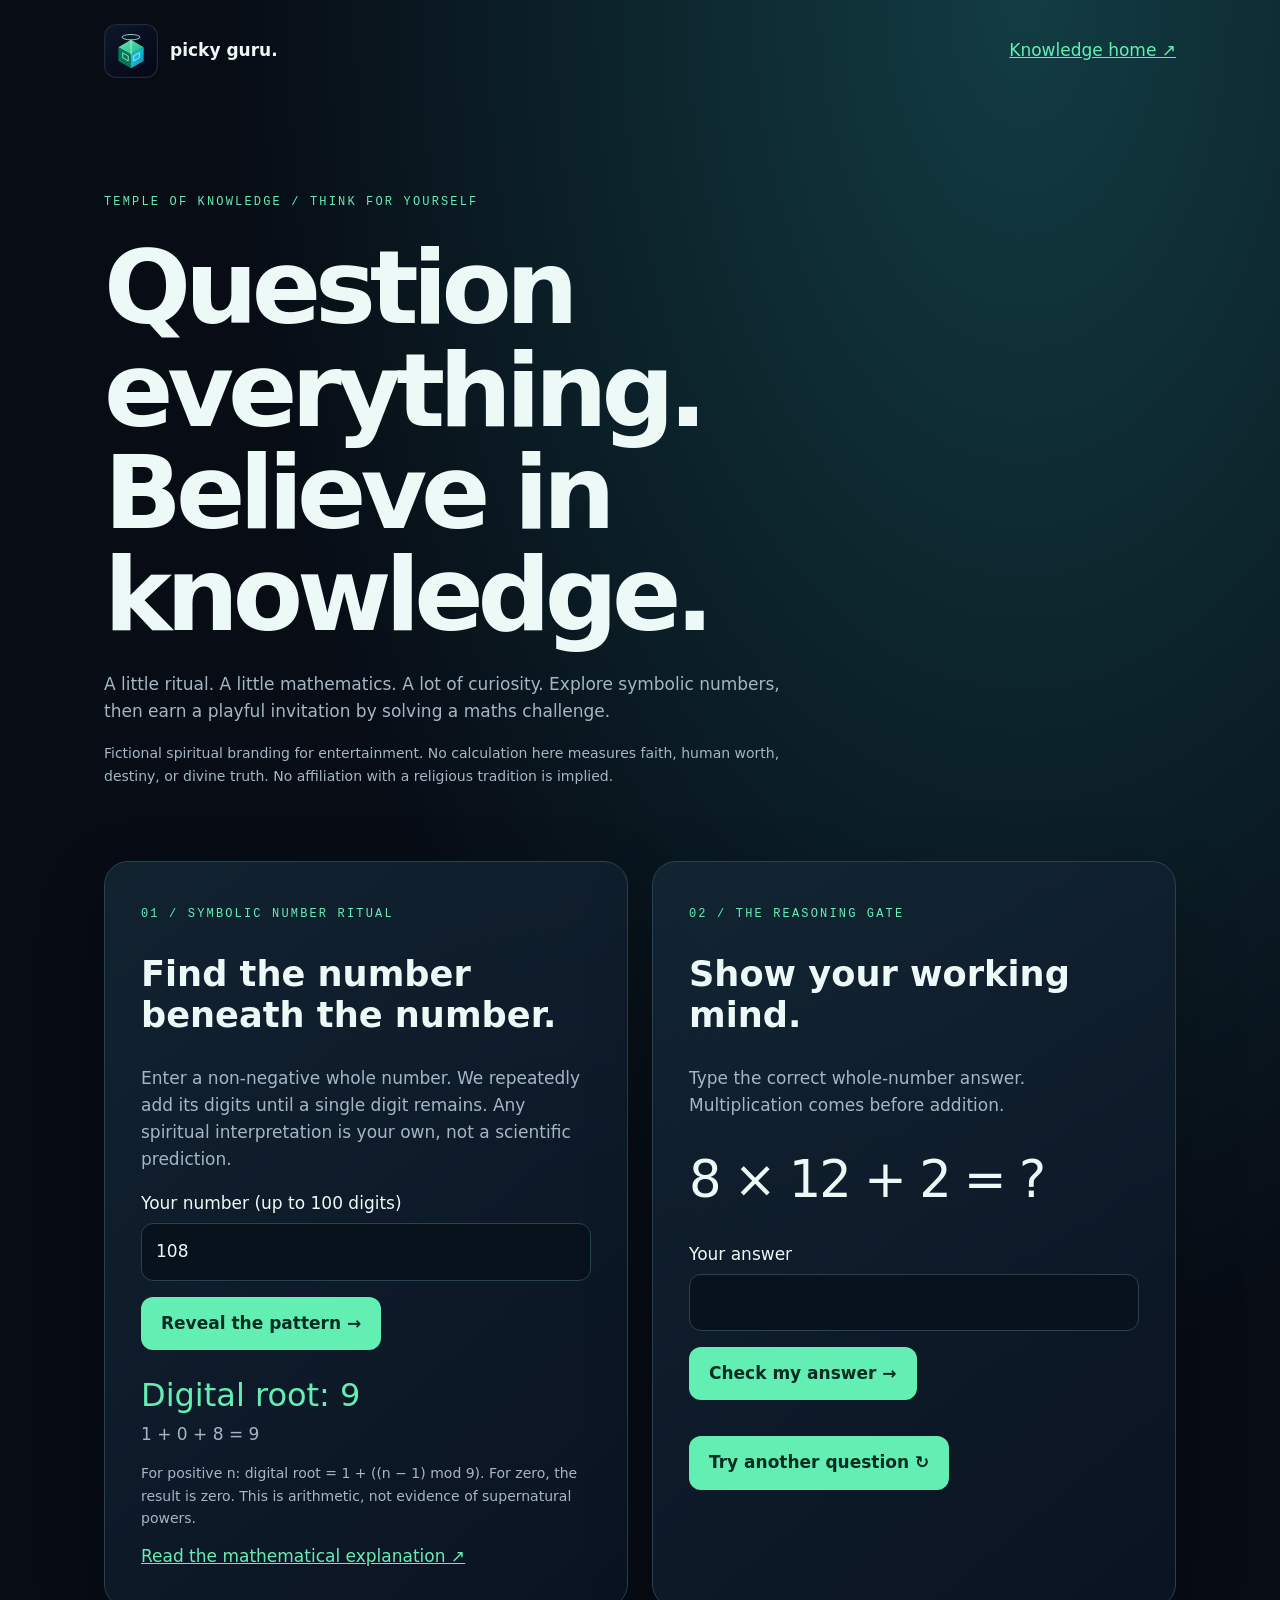
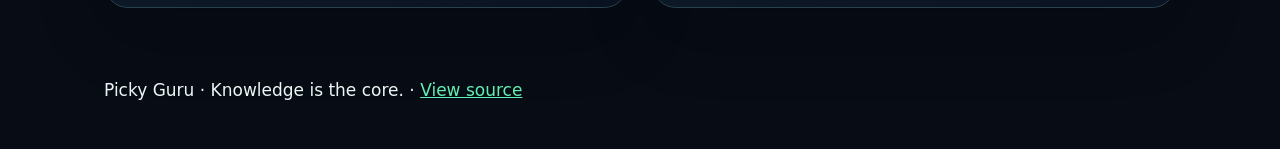
==== temple.html @ 7e321cc0 "Add cube-inspired identity and Temple of Knowledge maths challenge" ====
<!doctype html><html lang='en'><head><meta charset='utf-8'><meta name='viewport' content='width=device-width,initial-scale=1'><title>Temple of Knowledge · Picky Guru</title><meta name='description' content='A playful spiritual-themed maths challenge. Calculate symbolic number patterns, test your reasoning, and follow Picky Guru.'><link rel='icon' href='logo.svg'><link rel='stylesheet' href='temple.css'></head><body><header><a class='brand' href='index.html'><img src='logo.svg' alt='Picky Guru halo and knowledge cube'>picky guru.</a><a href='index.html'>Knowledge home ↗</a></header><main><section class='hero'><span class='eyebrow'>Temple of Knowledge / Think for yourself</span><h1>Question everything.<br>Believe in knowledge.</h1><p>A little ritual. A little mathematics. A lot of curiosity. Explore symbolic numbers, then earn a playful invitation by solving a maths challenge.</p><p class='note'>Fictional spiritual branding for entertainment. No calculation here measures faith, human worth, destiny, or divine truth. No affiliation with a religious tradition is implied.</p></section><div class='grid'><section class='card'><span class='eyebrow'>01 / Symbolic number ritual</span><h2>Find the number beneath the number.</h2><p>Enter a non-negative whole number. We repeatedly add its digits until a single digit remains. Any spiritual interpretation is your own, not a scientific prediction.</p><form id='ritual'><label for='number'>Your number (up to 100 digits)</label><input id='number' type='text' inputmode='numeric' pattern='[0-9]{1,100}' maxlength='100' required value='108'><button type='submit'>Reveal the pattern →</button></form><output id='root' aria-live='polite'></output><div id='steps' class='steps'></div><p class='note'>For positive n: digital root = 1 + ((n − 1) mod 9). For zero, the result is zero. This is arithmetic, not evidence of supernatural powers.</p><a href='https://www.flyingcoloursmaths.co.uk/a-neat-number-trick-digital-roots-and-modulo-9-arithmetic/'>Read the mathematical explanation ↗</a></section><section class='card'><span class='eyebrow'>02 / The reasoning gate</span><h2>Show your working mind.</h2><p>Type the correct whole-number answer. Multiplication comes before addition.</p><div class='question' id='question'></div><form id='challenge'><label for='answer'>Your answer</label><input id='answer' type='number' step='1' required autocomplete='off'><button type='submit'>Check my answer →</button></form><output id='feedback' aria-live='polite'></output><div id='invitation' class='success' hidden><span class='eyebrow'>Challenge complete / playful invitation</span><p>u worth to follow ur god picky guru</p><a class='cta' href='https://www.instagram.com/artur_picky' target='_blank' rel='noopener noreferrer'>Follow @artur_picky ↗</a><p class='note'>Just a playful victory message. Your worth never depends on a quiz or a follow.</p></div><button id='next' type='button'>Try another question ↻</button></section></div></main><footer>Picky Guru · Knowledge is the core. · <a href='https://github.com/Artur-Su/picky-guru'>View source</a></footer><script>const $=id=>document.getElementById(id);let a,b,c,expected;function next(){a=2+Math.floor(Math.random()*11);b=2+Math.floor(Math.random()*11);c=1+Math.floor(Math.random()*20);expected=a*b+c;$('question').textContent=a+' × '+b+' + '+c+' = ?';$('answer').value='';$('feedback').textContent='';$('invitation').hidden=true}function ritual(e){if(e)e.preventDefault();const raw=$('number').value.trim();if(!/^[0-9]{1,100}$/.test(raw)){$('root').textContent='Enter 1–100 digits only.';$('steps').textContent='';return}let value=raw.replace(/^0+(?=\d)/,'');const lines=[];while(value.length>1){const digits=[...value];const sum=digits.reduce((n,d)=>n+Number(d),0);lines.push(digits.join(' + ')+' = '+sum);value=String(sum)}$('root').textContent='Digital root: '+value;$('steps').textContent=lines.length?lines.join('\n'):'Already a single digit.'}$('ritual').addEventListener('submit',ritual);$('challenge').addEventListener('submit',e=>{e.preventDefault();const input=$('answer');if(input.value.trim()===''||!input.checkValidity())return;const correct=Number(input.value)===expected;$('invitation').hidden=!correct;$('feedback').textContent=correct?'Correct! '+a+' × '+b+' = '+(a*b)+'; + '+c+' = '+expected+'.':'Not quite. Multiply '+a+' × '+b+' first, then add '+c+'. Try again.'});$('next').addEventListener('click',next);$('answer').addEventListener('input',()=>{$('invitation').hidden=true;$('feedback').textContent=''});next();ritual();</script></body></html>
---- temple.css ----
@layer base,layout,components;@layer base{:root{color-scheme:dark;--bg:#070c15;--surface:#111d2b;--ink:#edf9f6;--muted:#a4b6c5;--accent:#6ee7b7;--border:#2a4150}*{box-sizing:border-box}body{margin:0;background:radial-gradient(ellipse at 80% 0,#123c43,transparent 55%),var(--bg);color:var(--ink);font:17px/1.6 system-ui,sans-serif}a{color:var(--accent)}button,input{font:inherit}button,a,input{touch-action:manipulation}:focus-visible{outline:3px solid var(--accent);outline-offset:5px}h1{font-size:clamp(3rem,8vw,6.5rem);line-height:1;letter-spacing:-.06em;margin:24px 0}h2{font-size:clamp(1.5rem,3vw,2.2rem);line-height:1.15}p{color:var(--muted)}small{color:var(--muted)}label{display:block;margin:16px 0 6px}input{width:100%;padding:14px;background:#07121d;color:var(--ink);border:1px solid var(--border);border-radius:12px}button,.cta{display:inline-block;padding:13px 20px;margin-top:16px;border:0;border-radius:12px;background:var(--accent);color:#062b22;font-weight:750;cursor:pointer;text-decoration:none}output{display:block;margin-top:20px;color:var(--accent);font-size:clamp(1.3rem,3vw,2rem);overflow-wrap:anywhere}[hidden]{display:none!important}@supports(color:oklch(80% .1 160)){:root{--accent:oklch(86% .15 162)}}}@layer layout{header,main,footer{max-width:1120px;margin:auto;padding:24px}header{display:flex;align-items:center;justify-content:space-between;gap:20px}.brand{display:flex;align-items:center;gap:12px;text-decoration:none;color:var(--ink);font-weight:800}.brand img{width:54px}.hero{padding:60px 0}.hero p{max-width:700px}.grid{display:grid;grid-template-columns:repeat(auto-fit,minmax(min(100%,340px),1fr));gap:24px}footer{padding-block:45px}section{scroll-margin-top:25px}}@layer components{.eyebrow{text-transform:uppercase;letter-spacing:.18em;font:12px ui-monospace,monospace;color:var(--accent)}.card{container-type:inline-size;border:1px solid var(--border);border-radius:24px;padding:clamp(22px,4vw,36px);background:linear-gradient(140deg,#142837cc,#0b1424dd);box-shadow:0 24px 70px #0003}.question{font-size:clamp(2rem,6vw,3.2rem);letter-spacing:-.04em;color:var(--ink);margin:20px 0}.success{margin-top:24px;border-left:3px solid var(--accent);padding:16px;background:#0c302a}.success p{color:var(--ink);font-size:1.4rem}.note{font-size:14px}.steps{white-space:pre-wrap;color:var(--muted)}@media(prefers-reduced-motion:no-preference){.cta,button{transition:transform .2s,box-shadow .2s}.cta:hover,button:hover{transform:translateY(-2px);box-shadow:0 8px 30px #6ee7b733}}}
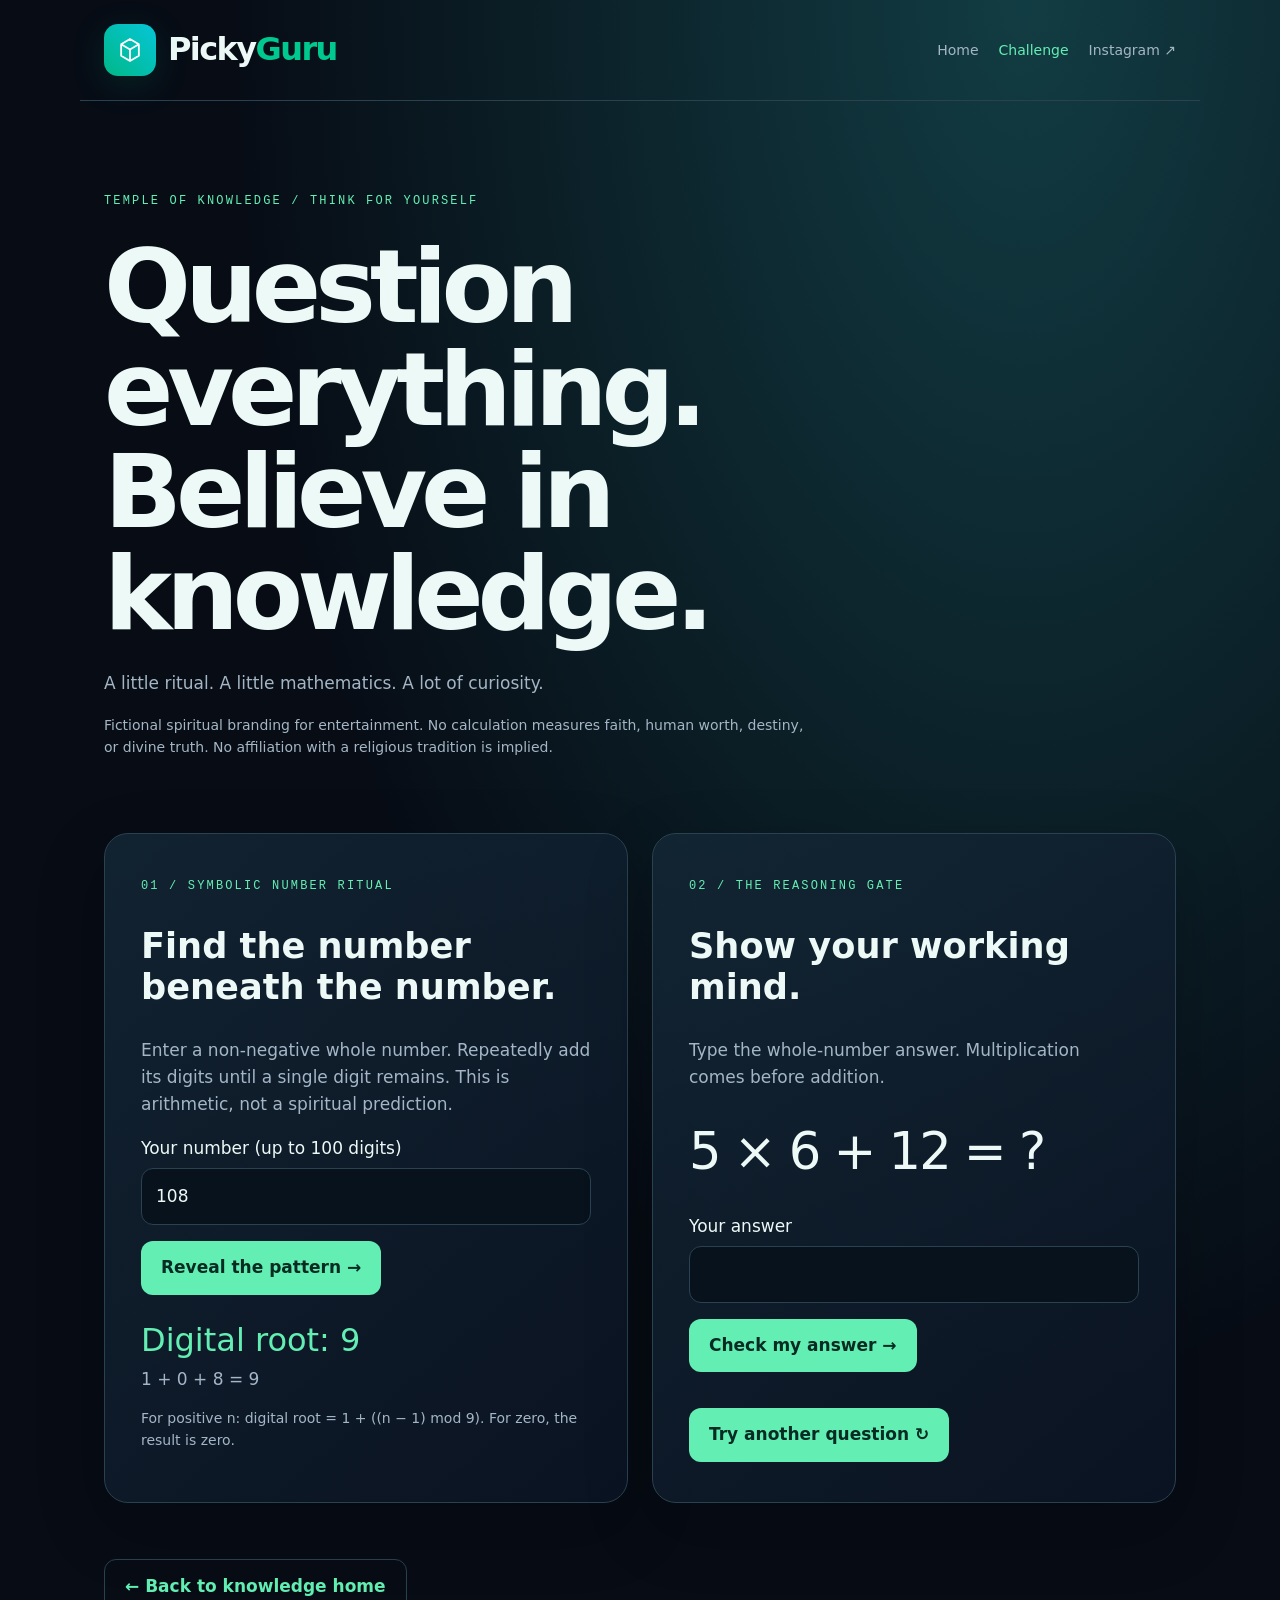
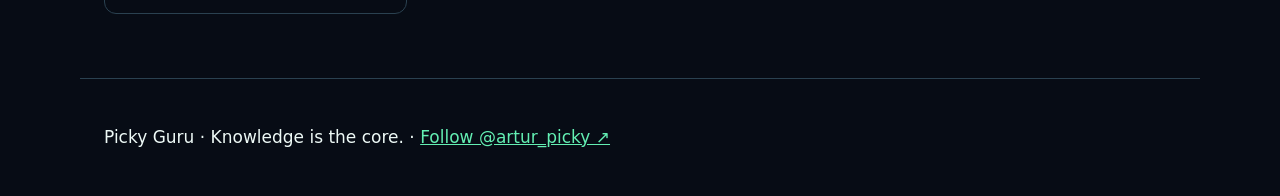
==== commit 6909f86d: "Connect home and challenge with Picky-style branding and Instagram links" ====
--- a/temple.html
+++ b/temple.html
@@ -1 +1 @@
-<!doctype html><html lang='en'><head><meta charset='utf-8'><meta name='viewport' content='width=device-width,initial-scale=1'><title>Temple of Knowledge · Picky Guru</title><meta name='description' content='A playful spiritual-themed maths challenge. Calculate symbolic number patterns, test your reasoning, and follow Picky Guru.'><link rel='icon' href='logo.svg'><link rel='stylesheet' href='temple.css'></head><body><header><a class='brand' href='index.html'><img src='logo.svg' alt='Picky Guru halo and knowledge cube'>picky guru.</a><a href='index.html'>Knowledge home ↗</a></header><main><section class='hero'><span class='eyebrow'>Temple of Knowledge / Think for yourself</span><h1>Question everything.<br>Believe in knowledge.</h1><p>A little ritual. A little mathematics. A lot of curiosity. Explore symbolic numbers, then earn a playful invitation by solving a maths challenge.</p><p class='note'>Fictional spiritual branding for entertainment. No calculation here measures faith, human worth, destiny, or divine truth. No affiliation with a religious tradition is implied.</p></section><div class='grid'><section class='card'><span class='eyebrow'>01 / Symbolic number ritual</span><h2>Find the number beneath the number.</h2><p>Enter a non-negative whole number. We repeatedly add its digits until a single digit remains. Any spiritual interpretation is your own, not a scientific prediction.</p><form id='ritual'><label for='number'>Your number (up to 100 digits)</label><input id='number' type='text' inputmode='numeric' pattern='[0-9]{1,100}' maxlength='100' required value='108'><button type='submit'>Reveal the pattern →</button></form><output id='root' aria-live='polite'></output><div id='steps' class='steps'></div><p class='note'>For positive n: digital root = 1 + ((n − 1) mod 9). For zero, the result is zero. This is arithmetic, not evidence of supernatural powers.</p><a href='https://www.flyingcoloursmaths.co.uk/a-neat-number-trick-digital-roots-and-modulo-9-arithmetic/'>Read the mathematical explanation ↗</a></section><section class='card'><span class='eyebrow'>02 / The reasoning gate</span><h2>Show your working mind.</h2><p>Type the correct whole-number answer. Multiplication comes before addition.</p><div class='question' id='question'></div><form id='challenge'><label for='answer'>Your answer</label><input id='answer' type='number' step='1' required autocomplete='off'><button type='submit'>Check my answer →</button></form><output id='feedback' aria-live='polite'></output><div id='invitation' class='success' hidden><span class='eyebrow'>Challenge complete / playful invitation</span><p>u worth to follow ur god picky guru</p><a class='cta' href='https://www.instagram.com/artur_picky' target='_blank' rel='noopener noreferrer'>Follow @artur_picky ↗</a><p class='note'>Just a playful victory message. Your worth never depends on a quiz or a follow.</p></div><button id='next' type='button'>Try another question ↻</button></section></div></main><footer>Picky Guru · Knowledge is the core. · <a href='https://github.com/Artur-Su/picky-guru'>View source</a></footer><script>const $=id=>document.getElementById(id);let a,b,c,expected;function next(){a=2+Math.floor(Math.random()*11);b=2+Math.floor(Math.random()*11);c=1+Math.floor(Math.random()*20);expected=a*b+c;$('question').textContent=a+' × '+b+' + '+c+' = ?';$('answer').value='';$('feedback').textContent='';$('invitation').hidden=true}function ritual(e){if(e)e.preventDefault();const raw=$('number').value.trim();if(!/^[0-9]{1,100}$/.test(raw)){$('root').textContent='Enter 1–100 digits only.';$('steps').textContent='';return}let value=raw.replace(/^0+(?=\d)/,'');const lines=[];while(value.length>1){const digits=[...value];const sum=digits.reduce((n,d)=>n+Number(d),0);lines.push(digits.join(' + ')+' = '+sum);value=String(sum)}$('root').textContent='Digital root: '+value;$('steps').textContent=lines.length?lines.join('\n'):'Already a single digit.'}$('ritual').addEventListener('submit',ritual);$('challenge').addEventListener('submit',e=>{e.preventDefault();const input=$('answer');if(input.value.trim()===''||!input.checkValidity())return;const correct=Number(input.value)===expected;$('invitation').hidden=!correct;$('feedback').textContent=correct?'Correct! '+a+' × '+b+' = '+(a*b)+'; + '+c+' = '+expected+'.':'Not quite. Multiply '+a+' × '+b+' first, then add '+c+'. Try again.'});$('next').addEventListener('click',next);$('answer').addEventListener('input',()=>{$('invitation').hidden=true;$('feedback').textContent=''});next();ritual();</script></body></html>+<!doctype html><html lang='en'><head><meta charset='utf-8'><meta name='viewport' content='width=device-width,initial-scale=1'><title>Temple of Knowledge · Picky Guru</title><meta name='description' content='Explore symbolic numbers and solve the Picky Guru maths challenge.'><link rel='icon' href='logo.svg?v=3'><link rel='stylesheet' href='temple.css'><link rel='stylesheet' href='brand.css'></head><body><header><a class='brand' href='index.html' aria-label='Picky Guru home'><img src='logo.svg?v=3' alt=''><span class='wordmark'>Picky<span>Guru</span></span></a><nav aria-label='Main navigation'><a href='index.html'>Home</a><a href='temple.html' aria-current='page'>Challenge</a><a href='https://www.instagram.com/artur_picky' target='_blank' rel='noopener noreferrer'>Instagram ↗</a></nav></header><main><section class='hero'><span class='eyebrow'>Temple of Knowledge / Think for yourself</span><h1>Question everything.<br>Believe in knowledge.</h1><p>A little ritual. A little mathematics. A lot of curiosity.</p><p class='note'>Fictional spiritual branding for entertainment. No calculation measures faith, human worth, destiny, or divine truth. No affiliation with a religious tradition is implied.</p></section><div class='grid'><section class='card' id='ritual-section'><span class='eyebrow'>01 / Symbolic number ritual</span><h2>Find the number beneath the number.</h2><p>Enter a non-negative whole number. Repeatedly add its digits until a single digit remains. This is arithmetic, not a spiritual prediction.</p><form id='ritual'><label for='number'>Your number (up to 100 digits)</label><input id='number' type='text' inputmode='numeric' pattern='[0-9]{1,100}' maxlength='100' required value='108'><button type='submit'>Reveal the pattern →</button></form><output id='root' aria-live='polite'></output><div id='steps' class='steps'></div><p class='note'>For positive n: digital root = 1 + ((n − 1) mod 9). For zero, the result is zero.</p></section><section class='card' id='challenge-section'><span class='eyebrow'>02 / The reasoning gate</span><h2>Show your working mind.</h2><p>Type the whole-number answer. Multiplication comes before addition.</p><div class='question' id='question'></div><form id='challenge'><label for='answer'>Your answer</label><input id='answer' type='number' step='1' required autocomplete='off'><button type='submit'>Check my answer →</button></form><output id='feedback' aria-live='polite'></output><div id='invitation' class='success' hidden><span class='eyebrow'>Challenge complete / playful invitation</span><p>u worth to follow ur god picky guru</p><a class='cta' href='https://www.instagram.com/artur_picky' target='_blank' rel='noopener noreferrer'>Follow @artur_picky ↗</a><p class='note'>Just a playful victory message. Your worth never depends on a quiz or a follow.</p></div><button id='next' type='button'>Try another question ↻</button></section></div><a class='cta secondary' href='index.html'>← Back to knowledge home</a></main><footer>Picky Guru · Knowledge is the core. · <a href='https://www.instagram.com/artur_picky' target='_blank' rel='noopener noreferrer'>Follow @artur_picky ↗</a></footer><script>const $=id=>document.getElementById(id);let a,b,c,expected;function next(){a=2+Math.floor(Math.random()*11);b=2+Math.floor(Math.random()*11);c=1+Math.floor(Math.random()*20);expected=a*b+c;$('question').textContent=a+' × '+b+' + '+c+' = ?';$('answer').value='';$('feedback').textContent='';$('invitation').hidden=true}function ritual(e){if(e)e.preventDefault();const raw=$('number').value.trim();if(!/^[0-9]{1,100}$/.test(raw)){$('root').textContent='Enter 1–100 digits only.';$('steps').textContent='';return}let value=raw.replace(/^0+(?=\d)/,'');const lines=[];while(value.length>1){const digits=[...value];const sum=digits.reduce((n,d)=>n+Number(d),0);lines.push(digits.join(' + ')+' = '+sum);value=String(sum)}$('root').textContent='Digital root: '+value;$('steps').textContent=lines.length?lines.join('\n'):'Already a single digit.'}$('ritual').addEventListener('submit',ritual);$('challenge').addEventListener('submit',e=>{e.preventDefault();const input=$('answer');if(input.value.trim()===''||!input.checkValidity())return;const correct=Number(input.value)===expected;$('invitation').hidden=!correct;$('feedback').textContent=correct?'Correct! '+a+' × '+b+' = '+(a*b)+'; + '+c+' = '+expected+'.':'Not quite. Multiply '+a+' × '+b+' first, then add '+c+'. Try again.'});$('next').addEventListener('click',next);$('answer').addEventListener('input',()=>{$('invitation').hidden=true;$('feedback').textContent=''});next();ritual();</script></body></html>
--- a/brand.css
+++ b/brand.css
@@ -0,0 +1 @@
+@layer components{header{flex-wrap:wrap;border-bottom:1px solid var(--border)}.brand{gap:12px;white-space:nowrap}.wordmark{font-size:clamp(23px,5vw,32px);letter-spacing:-.05em;font-weight:800}.wordmark span{color:#00c990}.brand img{width:52px;height:52px;filter:drop-shadow(0 8px 16px #00bb8b22)}nav{display:flex;align-items:center;gap:20px;flex-wrap:wrap;font-size:14px}nav a{text-decoration:none;color:var(--muted)}nav a[aria-current='page']{color:var(--accent)}.hero .cta{margin-right:12px}.secondary{background:transparent;color:var(--accent);border:1px solid var(--border)}footer{border-top:1px solid var(--border);margin-top:40px}.grid{margin-bottom:40px}@media(max-width:480px){header{padding:18px}nav{gap:16px;width:100%}.hero{padding-top:40px}}}
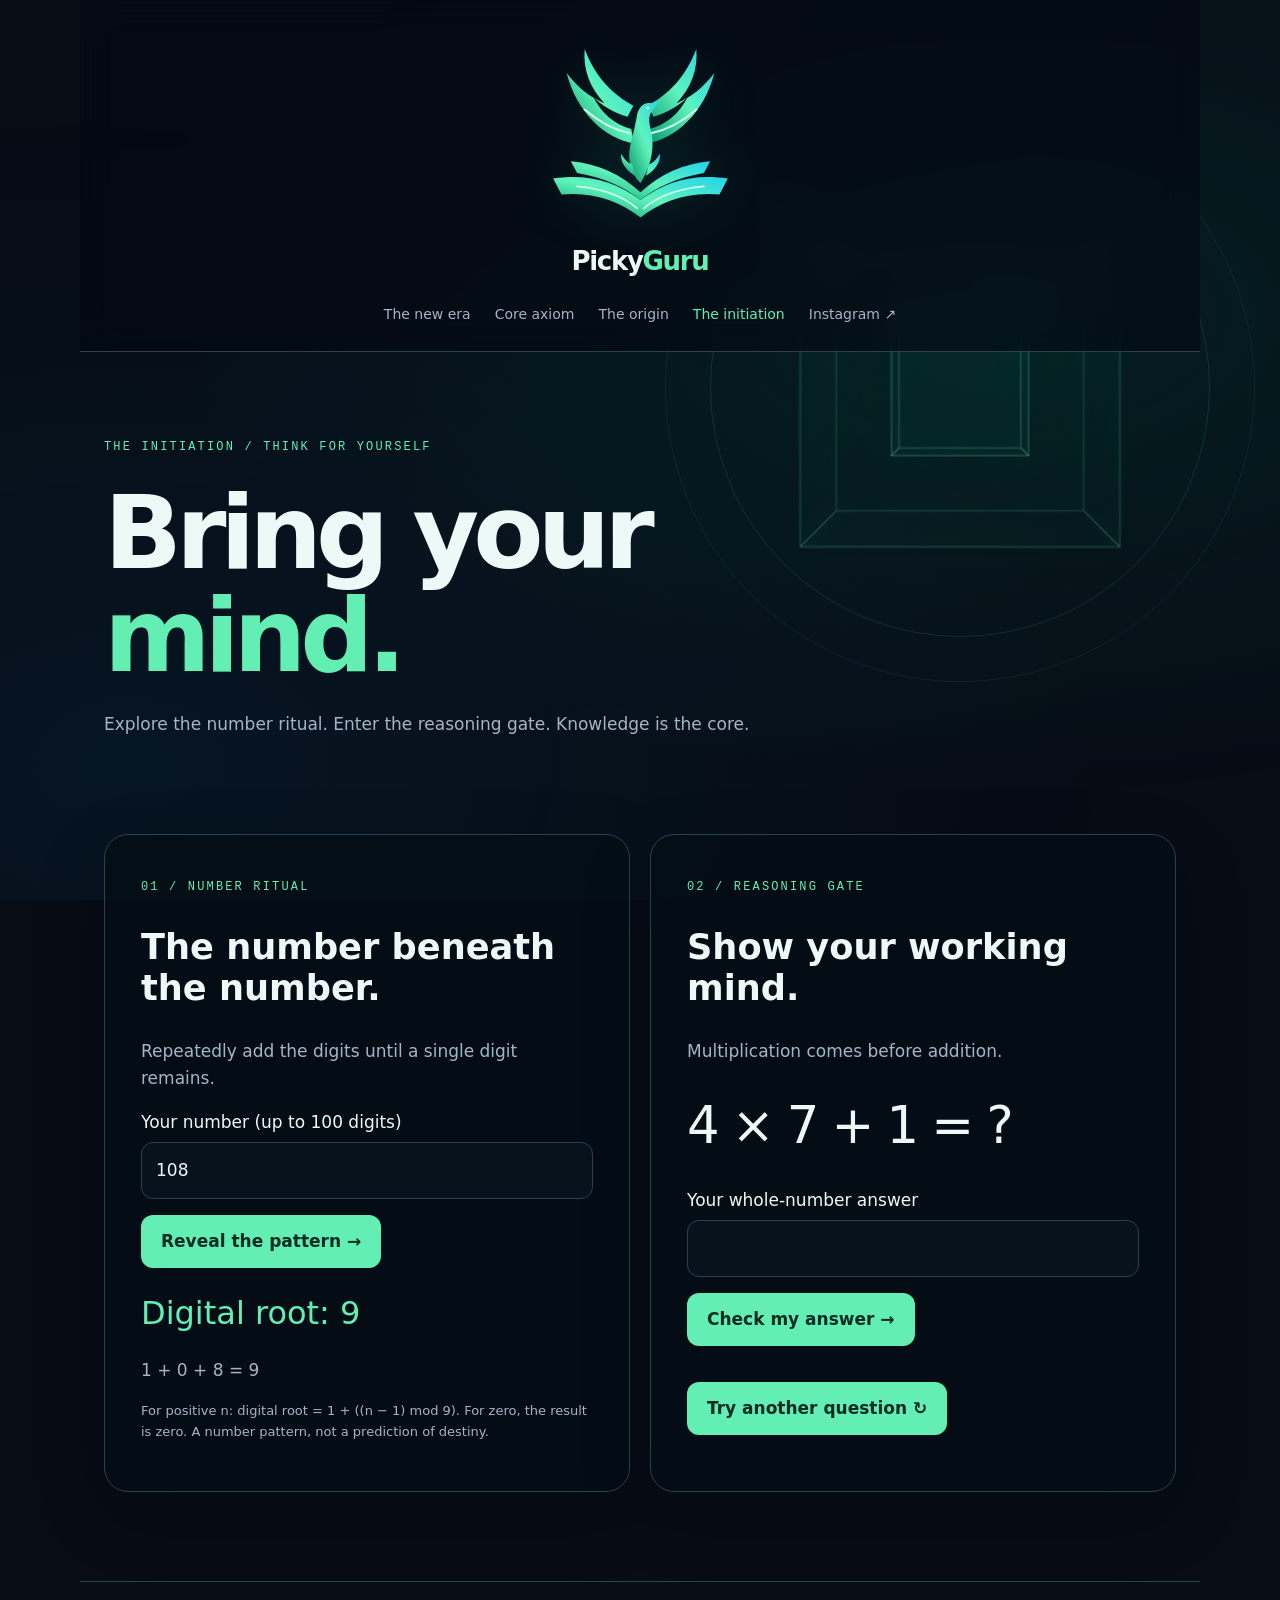
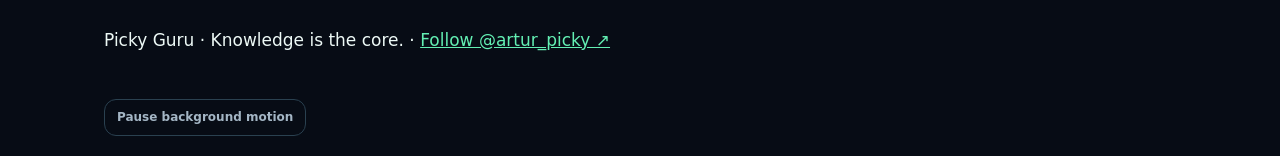
==== commit b48a3d7e: "Create four-page phoenix-branded Picky Guru experience" ====
--- a/temple.html
+++ b/temple.html
@@ -1 +1 @@
-<!doctype html><html lang='en'><head><meta charset='utf-8'><meta name='viewport' content='width=device-width,initial-scale=1'><title>Temple of Knowledge · Picky Guru</title><meta name='description' content='Explore symbolic numbers and solve the Picky Guru maths challenge.'><link rel='icon' href='logo.svg?v=3'><link rel='stylesheet' href='temple.css'><link rel='stylesheet' href='brand.css'></head><body><header><a class='brand' href='index.html' aria-label='Picky Guru home'><img src='logo.svg?v=3' alt=''><span class='wordmark'>Picky<span>Guru</span></span></a><nav aria-label='Main navigation'><a href='index.html'>Home</a><a href='temple.html' aria-current='page'>Challenge</a><a href='https://www.instagram.com/artur_picky' target='_blank' rel='noopener noreferrer'>Instagram ↗</a></nav></header><main><section class='hero'><span class='eyebrow'>Temple of Knowledge / Think for yourself</span><h1>Question everything.<br>Believe in knowledge.</h1><p>A little ritual. A little mathematics. A lot of curiosity.</p><p class='note'>Fictional spiritual branding for entertainment. No calculation measures faith, human worth, destiny, or divine truth. No affiliation with a religious tradition is implied.</p></section><div class='grid'><section class='card' id='ritual-section'><span class='eyebrow'>01 / Symbolic number ritual</span><h2>Find the number beneath the number.</h2><p>Enter a non-negative whole number. Repeatedly add its digits until a single digit remains. This is arithmetic, not a spiritual prediction.</p><form id='ritual'><label for='number'>Your number (up to 100 digits)</label><input id='number' type='text' inputmode='numeric' pattern='[0-9]{1,100}' maxlength='100' required value='108'><button type='submit'>Reveal the pattern →</button></form><output id='root' aria-live='polite'></output><div id='steps' class='steps'></div><p class='note'>For positive n: digital root = 1 + ((n − 1) mod 9). For zero, the result is zero.</p></section><section class='card' id='challenge-section'><span class='eyebrow'>02 / The reasoning gate</span><h2>Show your working mind.</h2><p>Type the whole-number answer. Multiplication comes before addition.</p><div class='question' id='question'></div><form id='challenge'><label for='answer'>Your answer</label><input id='answer' type='number' step='1' required autocomplete='off'><button type='submit'>Check my answer →</button></form><output id='feedback' aria-live='polite'></output><div id='invitation' class='success' hidden><span class='eyebrow'>Challenge complete / playful invitation</span><p>u worth to follow ur god picky guru</p><a class='cta' href='https://www.instagram.com/artur_picky' target='_blank' rel='noopener noreferrer'>Follow @artur_picky ↗</a><p class='note'>Just a playful victory message. Your worth never depends on a quiz or a follow.</p></div><button id='next' type='button'>Try another question ↻</button></section></div><a class='cta secondary' href='index.html'>← Back to knowledge home</a></main><footer>Picky Guru · Knowledge is the core. · <a href='https://www.instagram.com/artur_picky' target='_blank' rel='noopener noreferrer'>Follow @artur_picky ↗</a></footer><script>const $=id=>document.getElementById(id);let a,b,c,expected;function next(){a=2+Math.floor(Math.random()*11);b=2+Math.floor(Math.random()*11);c=1+Math.floor(Math.random()*20);expected=a*b+c;$('question').textContent=a+' × '+b+' + '+c+' = ?';$('answer').value='';$('feedback').textContent='';$('invitation').hidden=true}function ritual(e){if(e)e.preventDefault();const raw=$('number').value.trim();if(!/^[0-9]{1,100}$/.test(raw)){$('root').textContent='Enter 1–100 digits only.';$('steps').textContent='';return}let value=raw.replace(/^0+(?=\d)/,'');const lines=[];while(value.length>1){const digits=[...value];const sum=digits.reduce((n,d)=>n+Number(d),0);lines.push(digits.join(' + ')+' = '+sum);value=String(sum)}$('root').textContent='Digital root: '+value;$('steps').textContent=lines.length?lines.join('\n'):'Already a single digit.'}$('ritual').addEventListener('submit',ritual);$('challenge').addEventListener('submit',e=>{e.preventDefault();const input=$('answer');if(input.value.trim()===''||!input.checkValidity())return;const correct=Number(input.value)===expected;$('invitation').hidden=!correct;$('feedback').textContent=correct?'Correct! '+a+' × '+b+' = '+(a*b)+'; + '+c+' = '+expected+'.':'Not quite. Multiply '+a+' × '+b+' first, then add '+c+'. Try again.'});$('next').addEventListener('click',next);$('answer').addEventListener('input',()=>{$('invitation').hidden=true;$('feedback').textContent=''});next();ritual();</script></body></html>+<!doctype html><html lang='en'><head><meta charset='utf-8'><meta name='viewport' content='width=device-width,initial-scale=1'><title>The Initiation · Picky Guru</title><meta name='description' content='Explore number patterns and enter the reasoning gate.'><link rel='icon' href='logo.svg?v=5'><link rel='stylesheet' href='temple.css'><link rel='stylesheet' href='era.css'><link rel='stylesheet' href='site.css?v=5'><script type='module' src='site.js?v=5'></script></head><body data-page='temple'><noscript>This challenge requires JavaScript.</noscript></body></html>
--- a/era.css
+++ b/era.css
@@ -0,0 +1 @@
+@layer era;@layer era{body{isolation:isolate;background:#070c15;overflow-x:clip}header,main,footer{position:relative;z-index:1}header{background:oklch(14% .025 255 / .65);backdrop-filter:blur(18px)}.cosmos{position:fixed;inset:0;z-index:0;pointer-events:none;overflow:clip;background:radial-gradient(ellipse at 80% 35%,oklch(45% .1 175 / .22),transparent 58%),radial-gradient(ellipse at 10% 85%,oklch(40% .09 240 / .15),transparent 60%)}.space{position:absolute;left:75%;top:43%;width:0;height:0;perspective:1100px}.cube{--edge:280px;--half:140px;position:absolute;width:var(--edge);height:var(--edge);margin:calc(var(--half) * -1);transform-style:preserve-3d;animation:ascend 36s linear infinite}.cube i{position:absolute;inset:0;border:1px solid oklch(83% .13 170 / .6);background:linear-gradient(135deg,oklch(70% .12 165 / .07),oklch(65% .11 220 / .02));box-shadow:inset 0 0 40px #00cda80b,0 0 25px #00cda80b;backface-visibility:visible}.cube i:nth-child(1){transform:translateZ(var(--half))}.cube i:nth-child(2){transform:rotateY(180deg) translateZ(var(--half))}.cube i:nth-child(3){transform:rotateY(90deg) translateZ(var(--half))}.cube i:nth-child(4){transform:rotateY(-90deg) translateZ(var(--half))}.cube i:nth-child(5){transform:rotateX(90deg) translateZ(var(--half))}.cube i:nth-child(6){transform:rotateX(-90deg) translateZ(var(--half))}.inner{--edge:130px;--half:65px;animation-direction:reverse;animation-duration:24s}.inner i{border-color:#8ffff0aa;background:#08caa70b}.ring{position:absolute;width:500px;height:500px;margin:-250px;border:1px solid #65eedb44;border-radius:50%;transform-style:preserve-3d;animation:orbit 44s linear infinite}.ring:after{content:'';position:absolute;top:65px;left:68px;width:8px;height:8px;border-radius:50%;background:#96ffe2;box-shadow:0 0 20px #6fffdc}.second{width:590px;height:590px;margin:-295px;animation-direction:reverse;animation-duration:60s;border-color:#45cff533}.era-hero{min-height:740px;min-height:85svh;display:grid;grid-template-columns:1.3fr 1fr;align-items:center;padding-block:80px;gap:30px}.hero-copy{max-width:670px}.era-hero h1{font-size:clamp(4rem,9vw,7.7rem);letter-spacing:-.07em}.era-hero h1 em{font-style:normal;color:oklch(86% .15 162)}.declaration{font-size:clamp(1.3rem,2.5vw,1.8rem);color:#edf9f6;line-height:1.4;max-width:480px}.hero-copy>p:not(.declaration){max-width:540px}.scene-label{align-self:end;padding-bottom:80px;color:#7ab7b2;display:grid;gap:8px;font:10px ui-monospace,monospace;letter-spacing:.18em}.motion-control button{background:transparent;color:var(--muted);border:1px solid var(--border);padding:8px 12px;font-size:12px}.leader{display:grid;grid-template-columns:1fr 1fr;gap:35px;background:oklch(17% .025 240 / .8);backdrop-filter:blur(18px)}.leader h2{margin-top:16px}.pillars{margin-top:24px}.pillars .card{background:oklch(17% .025 240 / .8);backdrop-filter:blur(18px)}.motion-paused .cosmos *,.tab-hidden .cosmos *{animation-play-state:paused!important}@keyframes ascend{from{transform:rotateX(-20deg) rotateY(0deg) rotateZ(12deg)}to{transform:rotateX(340deg) rotateY(360deg) rotateZ(12deg)}}@keyframes orbit{from{transform:rotateX(65deg) rotateY(-20deg) rotateZ(0deg)}to{transform:rotateX(65deg) rotateY(-20deg) rotateZ(360deg)}}@media(width<760px){.space{left:82%;top:35%;opacity:.45}.era-hero{grid-template-columns:1fr;min-height:76svh;padding-block:55px}.hero-copy{padding:18px;border-radius:20px;background:oklch(12% .025 250 / .6);backdrop-filter:blur(9px)}.scene-label{display:none}.leader{grid-template-columns:1fr;gap:0}.cube{--edge:200px;--half:100px}.inner{--edge:100px;--half:50px}.ring{width:350px;height:350px;margin:-175px}.second{width:430px;height:430px;margin:-215px}}}
--- a/site.css
+++ b/site.css
@@ -0,0 +1 @@
+@layer site;@layer site{header{display:flex;flex-direction:column;align-items:center;justify-content:center;gap:20px;padding-block:26px;border-bottom:1px solid #284449}.brand{display:flex;flex-direction:column;align-items:center;text-decoration:none;color:var(--ink);gap:0}.brand img{width:clamp(145px,22vw,215px);height:auto;filter:drop-shadow(0 0 28px #2be7bd26)}.wordmark{font-size:26px;font-weight:800;letter-spacing:-.05em}.wordmark span{color:var(--accent)}nav{display:flex;justify-content:center;flex-wrap:wrap;gap:14px 24px;font-size:14px}nav a{text-decoration:none;color:var(--muted)}nav a[aria-current='page']{color:var(--accent)}.hero{padding-block:55px}.hero h1{max-width:900px}.hero p{max-width:680px}.hero em{font-style:normal;color:var(--accent)}.cta{margin-right:12px}.secondary{background:transparent;color:var(--accent);border:1px solid var(--border)}.section{padding-block:35px}.quote{font-size:clamp(1.5rem,4vw,2.7rem);line-height:1.4;margin:20px 0;text-wrap:balance}.card{background:oklch(16% .025 245 / .94)}.cards{display:grid;grid-template-columns:repeat(auto-fit,minmax(min(100%,300px),1fr));gap:20px;margin-block:24px}.card p{max-width:68ch}.chart{margin:24px 0}.chart svg{width:100%;height:auto;display:block}.timeline{padding-left:22px;border-left:1px solid #3f8275;list-style:none}.timeline li{padding:10px 0}.timeline li span{color:var(--accent)}.flow{display:grid;gap:12px;padding-left:22px}.flow li{padding:10px;background:#0b292b;border-radius:10px}footer{margin-top:40px;border-top:1px solid #284449}.motion-control{position:relative;max-width:1120px;margin:0 auto;padding:0 24px 20px;z-index:1}.motion-control button{margin:0}.space{opacity:.45}.subtle{font-size:13px}.question{margin-block:20px}html{scroll-behavior:smooth}@media(prefers-reduced-motion:reduce){html{scroll-behavior:auto}}@media(width<600px){header{padding-block:20px}.hero h1{font-size:clamp(3rem,13vw,5rem)}nav{gap:12px 18px}.quote{font-size:1.5rem}}}
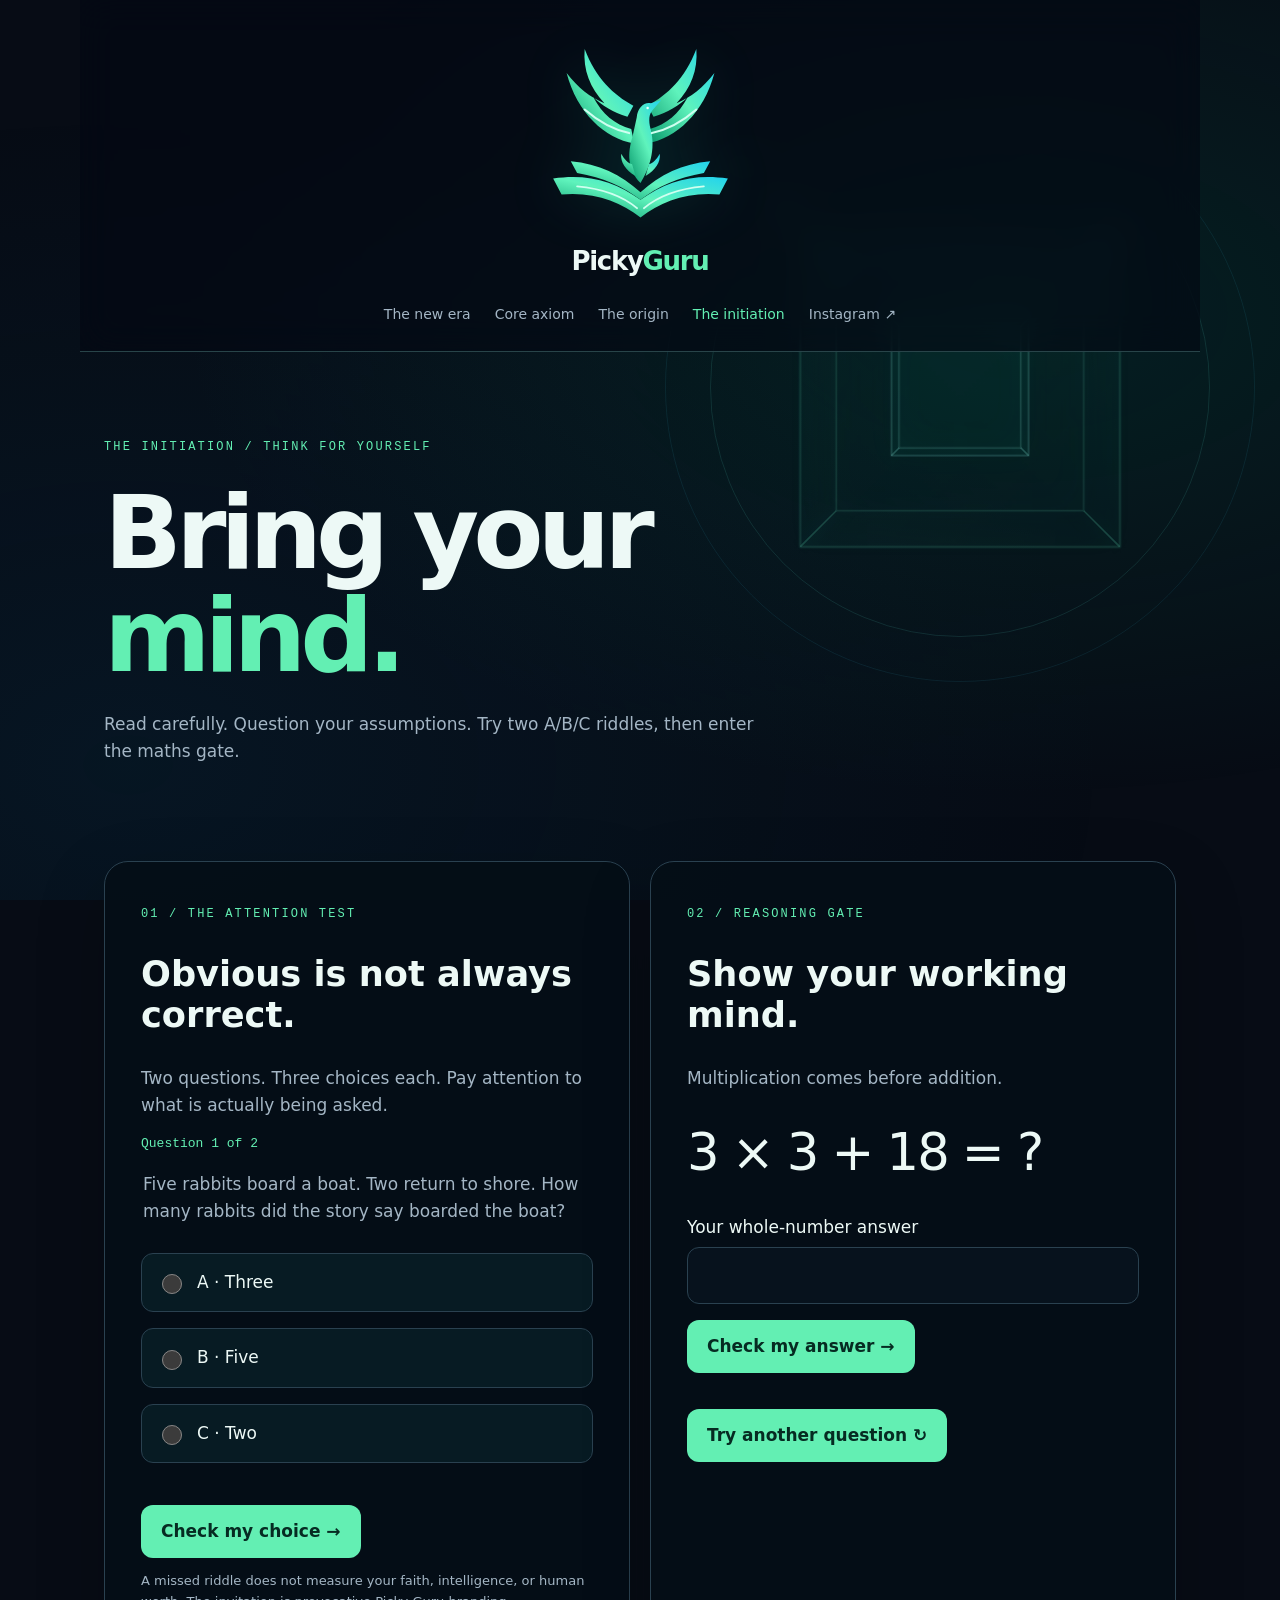
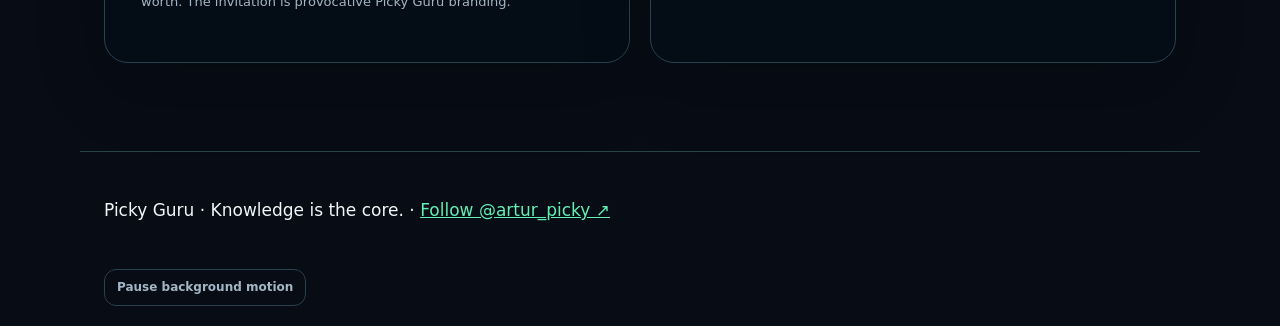
==== commit e1c89549: "Replace number ritual with two multiple-choice reasoning riddles" ====
--- a/temple.html
+++ b/temple.html
@@ -1 +1 @@
-<!doctype html><html lang='en'><head><meta charset='utf-8'><meta name='viewport' content='width=device-width,initial-scale=1'><title>The Initiation · Picky Guru</title><meta name='description' content='Explore number patterns and enter the reasoning gate.'><link rel='icon' href='logo.svg?v=5'><link rel='stylesheet' href='temple.css'><link rel='stylesheet' href='era.css'><link rel='stylesheet' href='site.css?v=5'><script type='module' src='site.js?v=5'></script></head><body data-page='temple'><noscript>This challenge requires JavaScript.</noscript></body></html>+<!doctype html><html lang='en'><head><meta charset='utf-8'><meta name='viewport' content='width=device-width,initial-scale=1'><title>The Initiation · Picky Guru</title><meta name='description' content='Two tricky A/B/C questions and a maths challenge. Read carefully and enter the reasoning gate.'><link rel='icon' href='logo.svg?v=5'><link rel='stylesheet' href='temple.css'><link rel='stylesheet' href='era.css'><link rel='stylesheet' href='site.css?v=5'><link rel='stylesheet' href='quiz.css?v=6'><script type='module' src='quiz.js?v=6'></script></head><body data-page='temple'><noscript>This challenge requires JavaScript.</noscript></body></html>
--- a/quiz.css
+++ b/quiz.css
@@ -0,0 +1 @@
+@layer quiz;@layer quiz{.quiz-options{border:0;margin:20px 0;padding:0;min-width:0}.quiz-options legend{margin-bottom:12px;color:var(--muted)}.quiz-option{display:flex;align-items:center;gap:12px;padding:15px;border:1px solid var(--border);border-radius:12px;cursor:pointer;background:#071b23}.quiz-option:has(input:checked){border-color:var(--accent);background:#12342f}.quiz-option input{width:20px;min-height:20px;flex:0 0 20px;accent-color:var(--accent)}.quiz-option span{color:var(--ink)}.quiz-feedback{margin-top:20px;padding:18px;border-left:3px solid var(--accent);border-radius:8px;background:#0b292b}.quiz-feedback.wrong{border-left-color:#ffd08b;background:#302617}.quiz-feedback p{margin:8px 0}.quiz-feedback .invitation-copy{color:var(--ink)}.quiz-feedback a{display:inline-block;padding:10px 0}.quiz-progress{color:var(--accent);font:13px ui-monospace,monospace}.quiz-actions{display:flex;gap:10px;flex-wrap:wrap}.quiz-finished{font-size:1.4rem;color:var(--accent)}}
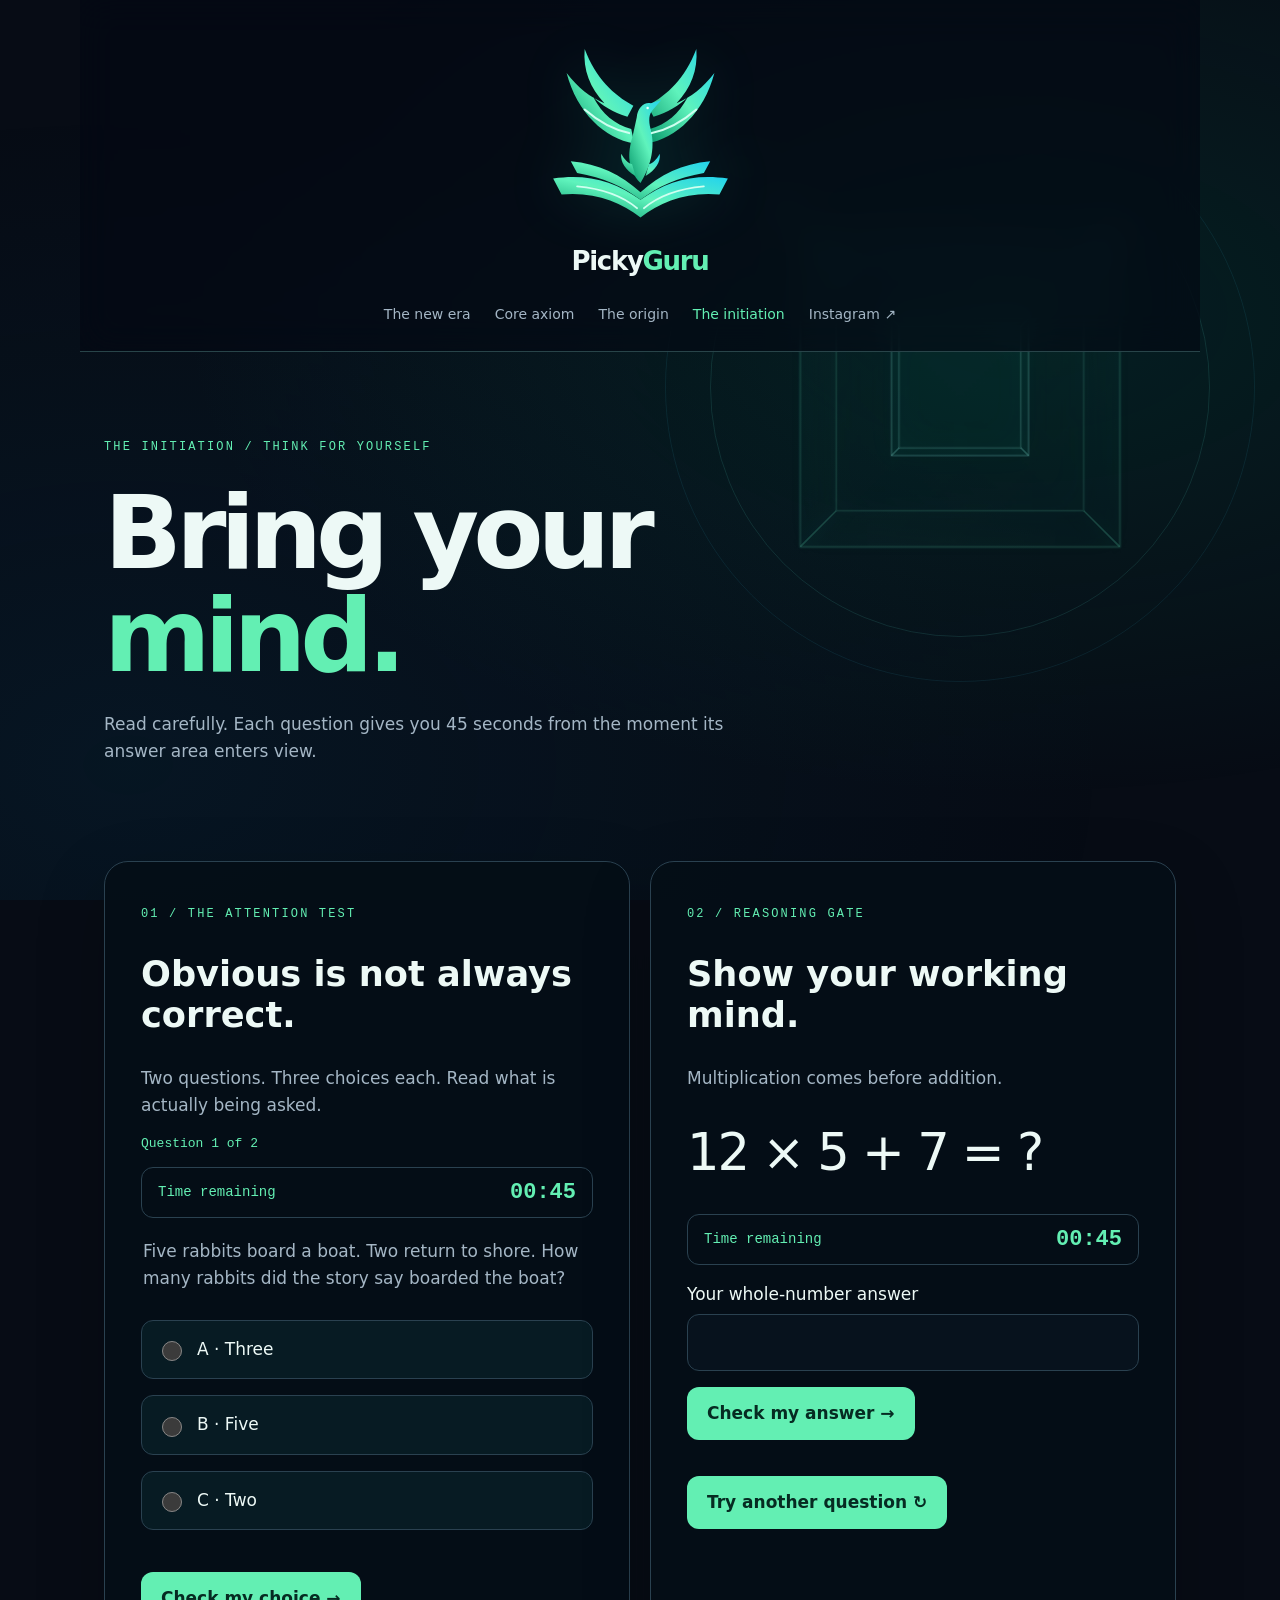
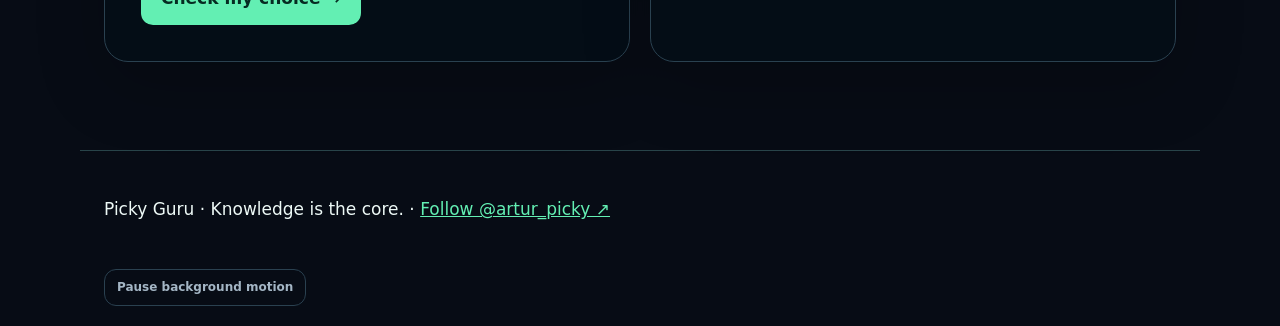
==== commit 506dc8a8: "Remove unsolicited quiz notes and add timed questions with timeout dialog" ====
--- a/temple.html
+++ b/temple.html
@@ -1 +1 @@
-<!doctype html><html lang='en'><head><meta charset='utf-8'><meta name='viewport' content='width=device-width,initial-scale=1'><title>The Initiation · Picky Guru</title><meta name='description' content='Two tricky A/B/C questions and a maths challenge. Read carefully and enter the reasoning gate.'><link rel='icon' href='logo.svg?v=5'><link rel='stylesheet' href='temple.css'><link rel='stylesheet' href='era.css'><link rel='stylesheet' href='site.css?v=5'><link rel='stylesheet' href='quiz.css?v=6'><script type='module' src='quiz.js?v=6'></script></head><body data-page='temple'><noscript>This challenge requires JavaScript.</noscript></body></html>+<!doctype html><html lang='en'><head><meta charset='utf-8'><meta name='viewport' content='width=device-width,initial-scale=1'><title>The Initiation · Picky Guru</title><meta name='description' content='Two timed A/B/C questions and a maths challenge. Each question gives you 45 seconds.'><link rel='icon' href='logo.svg?v=5'><link rel='stylesheet' href='temple.css'><link rel='stylesheet' href='era.css'><link rel='stylesheet' href='site.css?v=5'><link rel='stylesheet' href='quiz.css?v=6'><link rel='stylesheet' href='timers.css?v=7'><script type='module' src='quiz.js?v=7'></script></head><body data-page='temple'><noscript>This challenge requires JavaScript.</noscript></body></html>
--- a/timers.css
+++ b/timers.css
@@ -0,0 +1 @@
+@layer timers;@layer timers{.question-timer{display:flex;justify-content:space-between;align-items:center;gap:12px;padding:12px 16px;margin:16px 0;border:1px solid var(--border);border-radius:12px;font:14px ui-monospace,monospace;color:var(--accent)}.question-timer.urgent{color:#ffd08b;border-color:#b87e3a}.question-timer time{font-size:22px;font-weight:800}.timeout-dialog{max-width:540px;width:calc(100% - 32px);max-height:85svh;overflow:auto;border:1px solid #ba975b;border-radius:22px;padding:28px;background:#10212a;color:var(--ink);box-shadow:0 24px 100px #0009}.timeout-dialog::backdrop{background:#02070bd9;backdrop-filter:blur(12px)}.timeout-dialog h2{color:#ffd08b;margin-top:10px}.timeout-dialog p{color:#d8e5e7}.timeout-dialog .actions{display:flex;gap:15px;align-items:center;flex-wrap:wrap}.timeout-dialog a{color:var(--accent)}.quiz-options:disabled{opacity:.75}}
